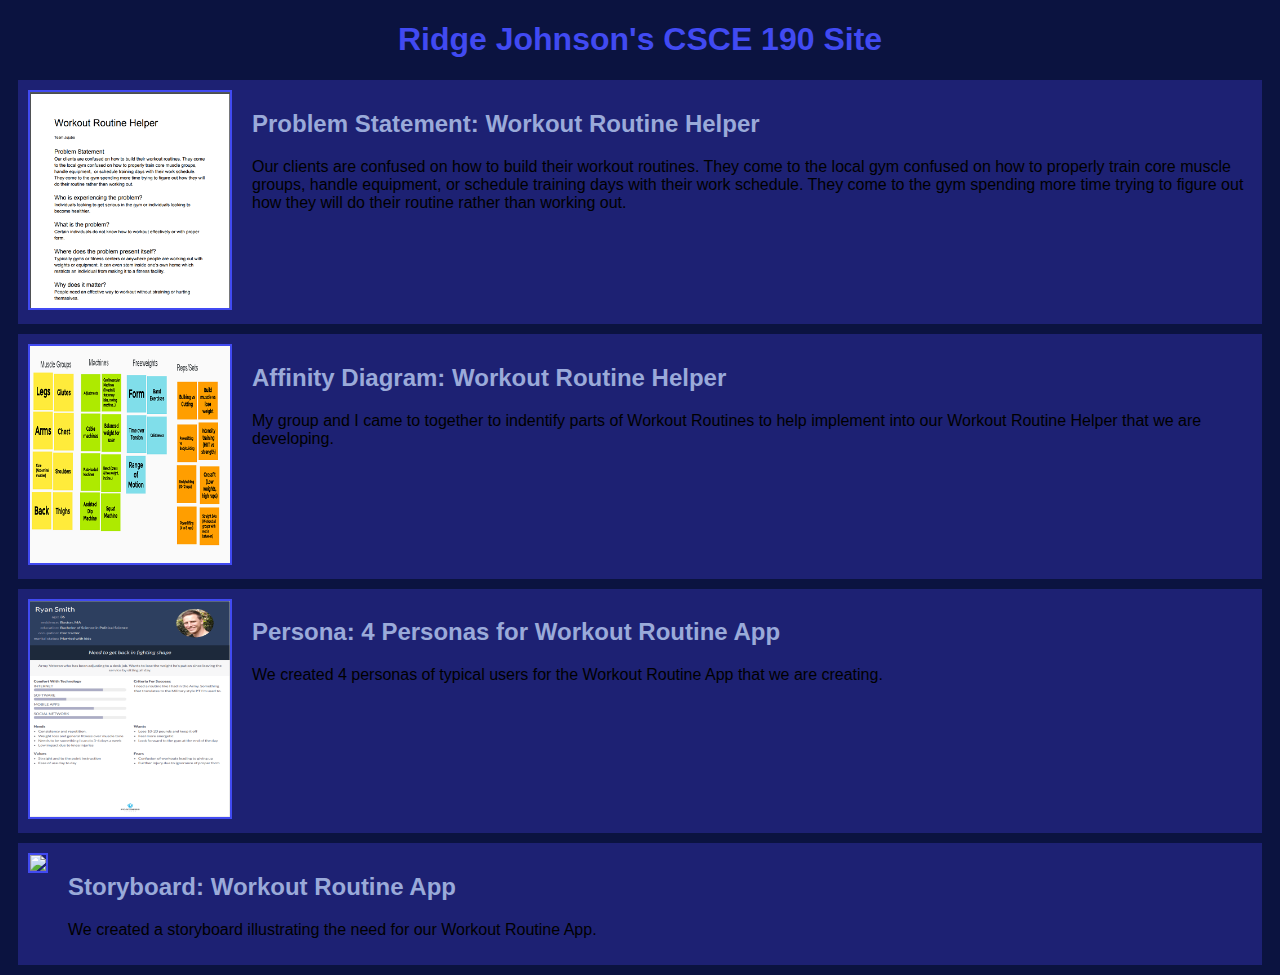
==== index.html @ c3201da7 "Add files via upload" ====
<!DOCTYPE html>
<html>
    <head>
        <title>CSCE 190: Ridge Johnson</title>
        <link rel="stylesheet" href="styles.css">
    </head>
    <body>
        <h1>Ridge Johnson's CSCE 190 Site</h1>
        
        <!-- Problem Statement Assignment-->
        <section class="assignment">
            <a href="files/problemstatement.pdf"><img src="images/problemstatement.PNG"></a>
            <section class="ass-details">
                <a href="files/problemstatement.pdf"><h2>Problem Statement: Workout Routine Helper</h2></a>
                <p>Our clients are confused on how to build their workout routines. They come
                    to the local gym confused on how to properly train core muscle groups,
                    handle equipment, or schedule training days with their work schedule.
                    They come to the gym spending more time trying to figure out how they will
                    do their routine rather than working out.
                </p>
            </section>
        </section>

        <!-- Affinity Diagram Assignment-->
        <section class="assignment">
            <a href="files/affinity-diagram.pdf"><img src="images/affinity-diagram.png"></a>
            <section class="ass-details">
                <a href="files/affinity-diagram.pdf"><h2>Affinity Diagram: Workout Routine Helper</h2></a>
                <p>
                    My group and I came to together to indentify parts of Workout Routines to help implement into our Workout Routine Helper that we are developing.
                </p>
            </section>
        </section>

        <!-- Persona Assignment-->
        <section class="assignment">
            <a href="files/TeamPersonas.pdf"><img src="images/TeamPersonas.PNG"></a>
            <section class="ass-details">
                <a href="files/TeamPersonas.pdf"><h2>Persona: 4 Personas for Workout Routine App</h2></a>
                <p>
                    We created 4 personas of typical users for the Workout Routine App that we are creating.
                </p>
            </section>
        </section>

         <!-- Storyboard Assignment-->
         <section class="assignment">
            <a href="files/Storyboard.pdf"><img src="images/Storyboard.PNG"></a>
            <section class="ass-details">
                <a href="files/Storyboard.pdf"><h2>Storyboard: Workout Routine App </h2></a>
                <p>
                    We created a storyboard illustrating the need for our Workout Routine App.
                </p>
            </section>
        </section>
    </body>
</html>
---- styles.css ----
body {
    background:#0B1340;
    font-family:Arial, Helvetica, sans-serif;
}

.assignment {
    display:flex;
    padding:10px;
    margin:10px;
    background:#1D2173;
}

.assignment img {
    width:200px;
    border: 2px solid #414AF2;
    margin-right: 20px;
}

h1 {
    color: #414AF2;
    text-align:center;
}

a {
    text-decoration:none;
    color:#9AAAD9;
}
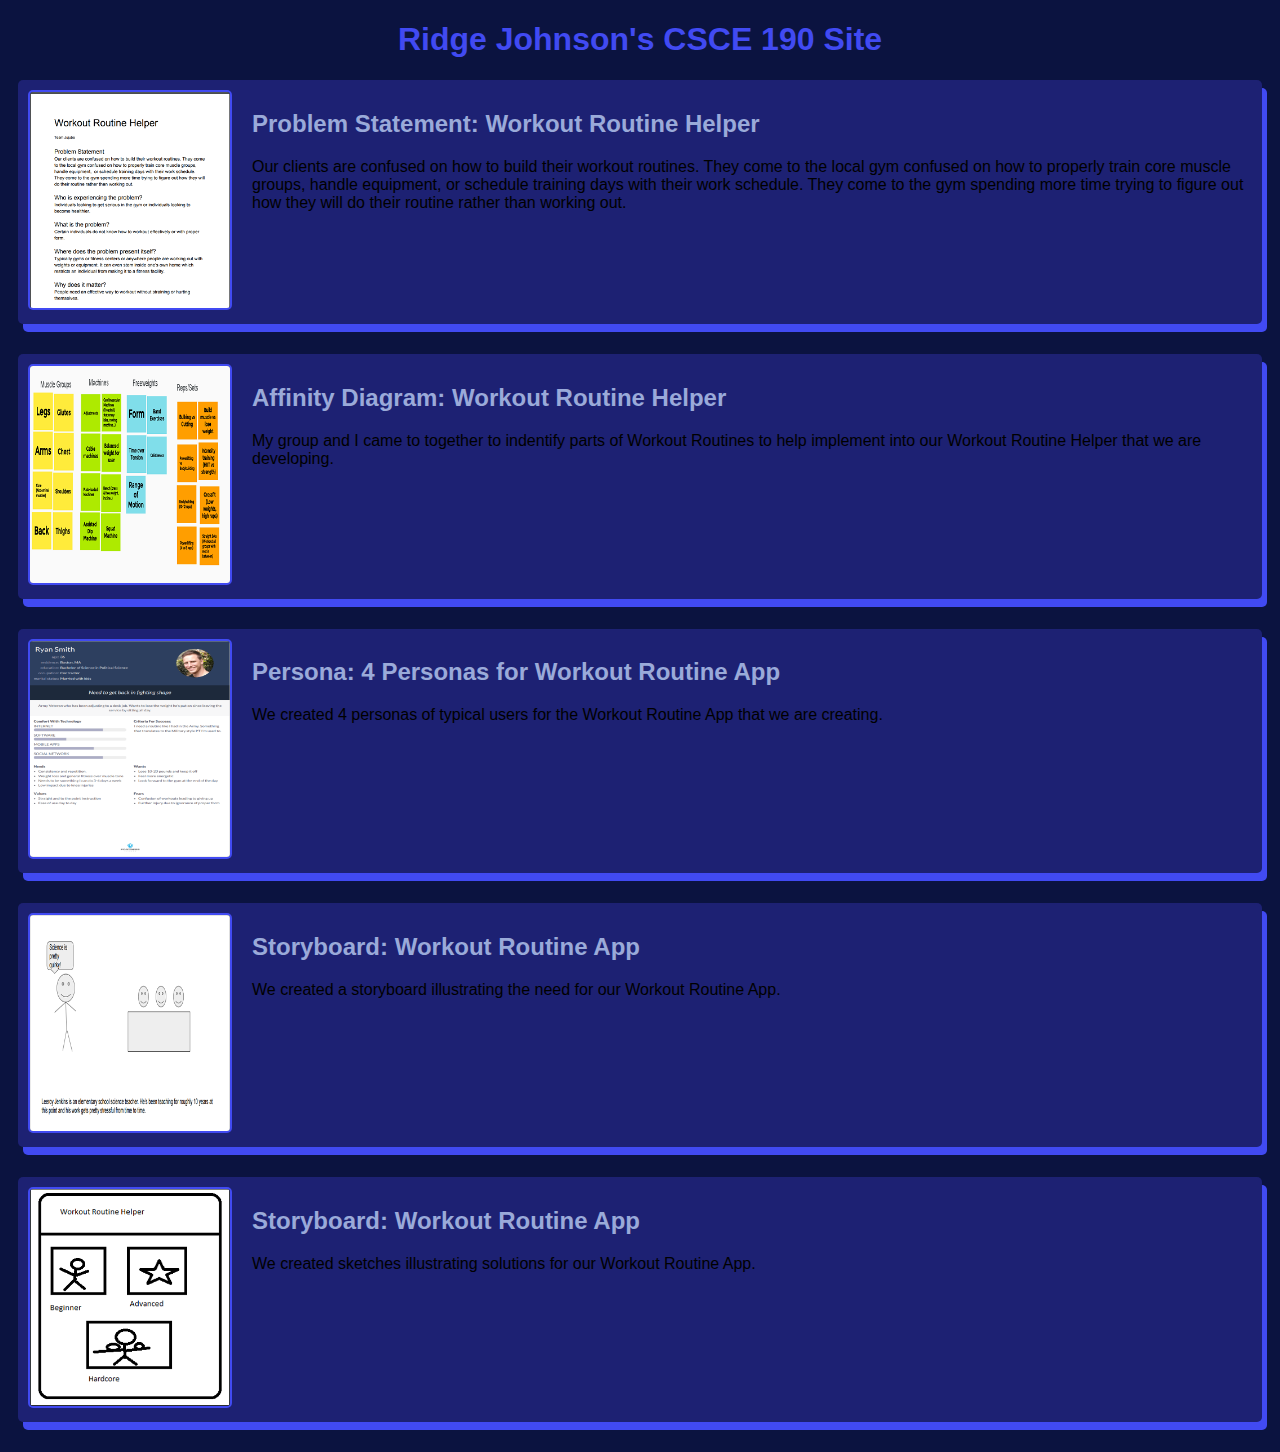
==== commit 02d91759: "Add files via upload" ====
--- a/index.html
+++ b/index.html
@@ -53,5 +53,16 @@
                 </p>
             </section>
         </section>
+
+        <!-- Sketches Assignment-->
+        <section class="assignment">
+            <a href="files/Sketches.pdf"><img src="images/Sketch.PNG"></a>
+            <section class="ass-details">
+                <a href="files/Sketches.pdf"><h2>Storyboard: Workout Routine App </h2></a>
+                <p>
+                    We created sketches illustrating solutions for our Workout Routine App.
+                </p>
+            </section>
+        </section>
     </body>
 </html>--- a/styles.css
+++ b/styles.css
@@ -7,13 +7,17 @@
     display:flex;
     padding:10px;
     margin:10px;
+    margin-bottom: 30px;
     background:#1D2173;
+    border-radius:5px;
+    box-shadow: 5px 8px #414AF2;
 }
 
 .assignment img {
     width:200px;
     border: 2px solid #414AF2;
     margin-right: 20px;
+    border-radius:5px;
 }
 
 h1 {
@@ -24,4 +28,8 @@
 a {
     text-decoration:none;
     color:#9AAAD9;
+}
+
+.assignment a:hover {
+    color: #414AF2;
 }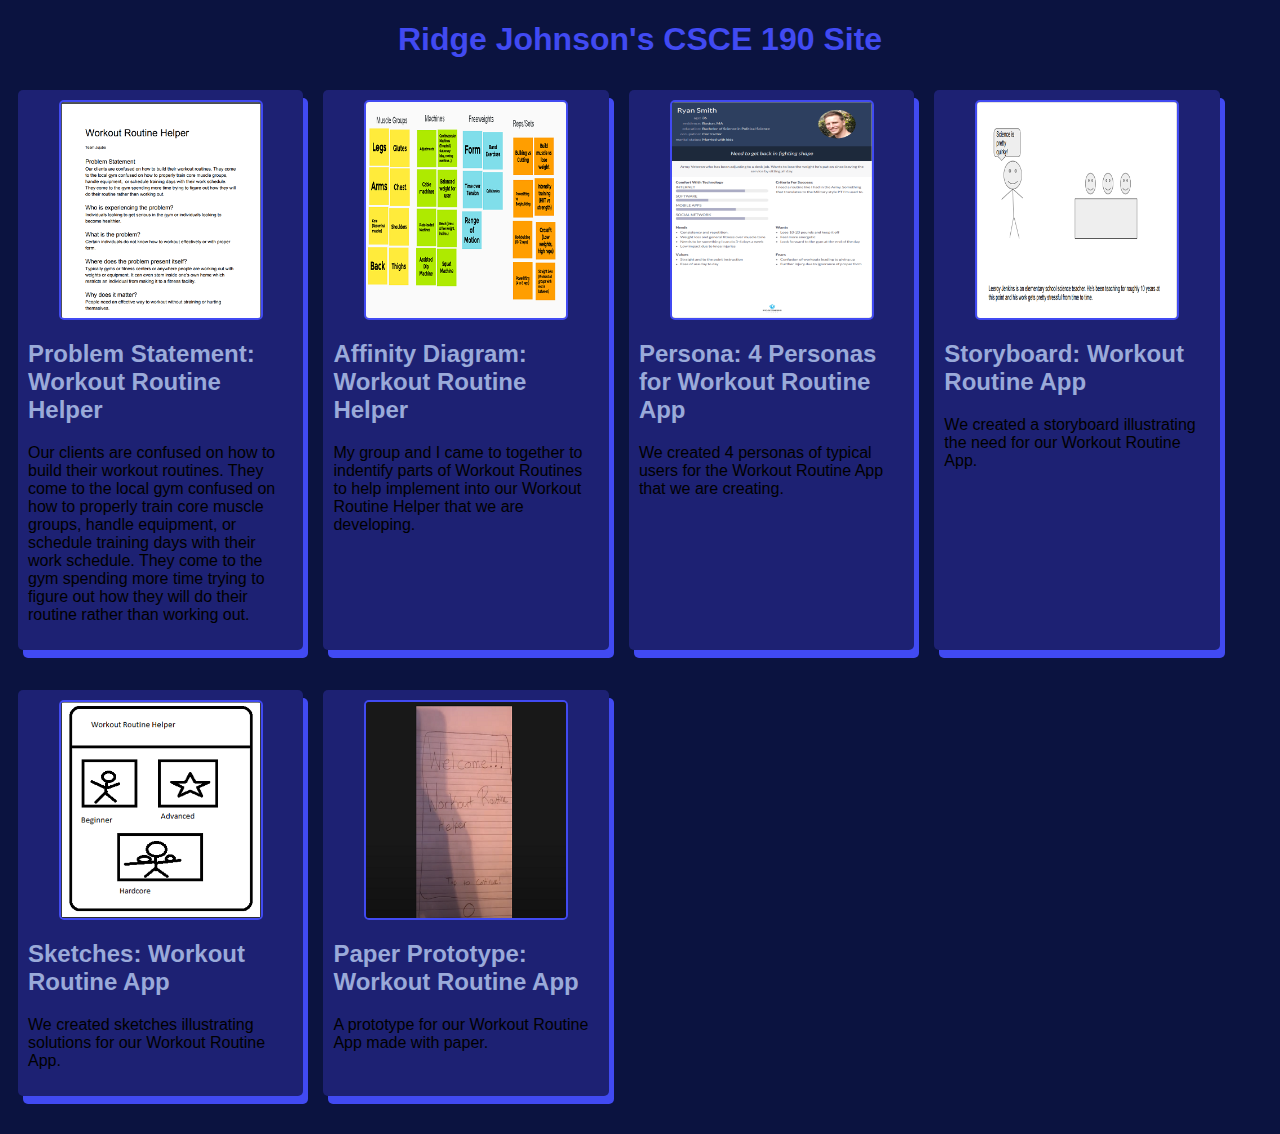
==== commit ecd19b43: "Add files via upload" ====
--- a/index.html
+++ b/index.html
@@ -7,62 +7,75 @@
     <body>
         <h1>Ridge Johnson's CSCE 190 Site</h1>
         
-        <!-- Problem Statement Assignment-->
-        <section class="assignment">
-            <a href="files/problemstatement.pdf"><img src="images/problemstatement.PNG"></a>
-            <section class="ass-details">
-                <a href="files/problemstatement.pdf"><h2>Problem Statement: Workout Routine Helper</h2></a>
-                <p>Our clients are confused on how to build their workout routines. They come
-                    to the local gym confused on how to properly train core muscle groups,
-                    handle equipment, or schedule training days with their work schedule.
-                    They come to the gym spending more time trying to figure out how they will
-                    do their routine rather than working out.
-                </p>
+        <div class="assignments">
+            <!-- Problem Statement Assignment-->
+            <section class="assignment">
+                <a href="files/problemstatement.pdf"><img src="images/problemstatement.PNG"></a>
+                <section class="ass-details">
+                    <a href="files/problemstatement.pdf"><h2>Problem Statement: Workout Routine Helper</h2></a>
+                    <p>Our clients are confused on how to build their workout routines. They come
+                        to the local gym confused on how to properly train core muscle groups,
+                        handle equipment, or schedule training days with their work schedule.
+                        They come to the gym spending more time trying to figure out how they will
+                        do their routine rather than working out.
+                    </p>
+                </section>
             </section>
-        </section>
 
-        <!-- Affinity Diagram Assignment-->
-        <section class="assignment">
-            <a href="files/affinity-diagram.pdf"><img src="images/affinity-diagram.png"></a>
-            <section class="ass-details">
-                <a href="files/affinity-diagram.pdf"><h2>Affinity Diagram: Workout Routine Helper</h2></a>
-                <p>
-                    My group and I came to together to indentify parts of Workout Routines to help implement into our Workout Routine Helper that we are developing.
-                </p>
+            <!-- Affinity Diagram Assignment-->
+            <section class="assignment">
+                <a href="files/affinity-diagram.pdf"><img src="images/affinity-diagram.png"></a>
+                <section class="ass-details">
+                    <a href="files/affinity-diagram.pdf"><h2>Affinity Diagram: Workout Routine Helper</h2></a>
+                    <p>
+                        My group and I came to together to indentify parts of Workout Routines to help implement into our Workout Routine Helper that we are developing.
+                    </p>
+                </section>
             </section>
-        </section>
 
-        <!-- Persona Assignment-->
-        <section class="assignment">
-            <a href="files/TeamPersonas.pdf"><img src="images/TeamPersonas.PNG"></a>
-            <section class="ass-details">
-                <a href="files/TeamPersonas.pdf"><h2>Persona: 4 Personas for Workout Routine App</h2></a>
-                <p>
-                    We created 4 personas of typical users for the Workout Routine App that we are creating.
-                </p>
+            <!-- Persona Assignment-->
+            <section class="assignment">
+                <a href="files/TeamPersonas.pdf"><img src="images/TeamPersonas.PNG"></a>
+                <section class="ass-details">
+                    <a href="files/TeamPersonas.pdf"><h2>Persona: 4 Personas for Workout Routine App</h2></a>
+                    <p>
+                        We created 4 personas of typical users for the Workout Routine App that we are creating.
+                    </p>
+                </section>
             </section>
-        </section>
 
-         <!-- Storyboard Assignment-->
-         <section class="assignment">
-            <a href="files/Storyboard.pdf"><img src="images/Storyboard.PNG"></a>
-            <section class="ass-details">
-                <a href="files/Storyboard.pdf"><h2>Storyboard: Workout Routine App </h2></a>
-                <p>
-                    We created a storyboard illustrating the need for our Workout Routine App.
-                </p>
+            <!-- Storyboard Assignment-->
+            <section class="assignment">
+                <a href="files/Storyboard.pdf"><img src="images/Storyboard.PNG"></a>
+                <section class="ass-details">
+                    <a href="files/Storyboard.pdf"><h2>Storyboard: Workout Routine App </h2></a>
+                    <p>
+                        We created a storyboard illustrating the need for our Workout Routine App.
+                    </p>
+                </section>
             </section>
-        </section>
 
-        <!-- Sketches Assignment-->
-        <section class="assignment">
-            <a href="files/Sketches.pdf"><img src="images/Sketch.PNG"></a>
-            <section class="ass-details">
-                <a href="files/Sketches.pdf"><h2>Storyboard: Workout Routine App </h2></a>
-                <p>
-                    We created sketches illustrating solutions for our Workout Routine App.
-                </p>
+            <!-- Sketches Assignment-->
+            <section class="assignment">
+                <a href="files/Sketches.pdf"><img src="images/Sketch.PNG"></a>
+                <section class="ass-details">
+                    <a href="files/Sketches.pdf"><h2>Sketches: Workout Routine App </h2></a>
+                    <p>
+                        We created sketches illustrating solutions for our Workout Routine App.
+                    </p>
+                </section>
             </section>
-        </section>
+
+            <!-- Paper Prototype Assignment-->
+            <section class="assignment">
+                <a href="https://youtu.be/X-OcqE1I-Nk"><img src="images/PaperPrototype.PNG"></a>
+                <section class="ass-details">
+                    <a href="https://youtu.be/X-OcqE1I-Nk"><h2>Paper Prototype: Workout Routine App </h2></a>
+                    <p>
+                        A prototype for our Workout Routine App made with paper.
+                    </p>
+                </section>
+            </section>
+        </div>
     </body>
 </html>--- a/styles.css
+++ b/styles.css
@@ -3,8 +3,12 @@
     font-family:Arial, Helvetica, sans-serif;
 }
 
+.assignments {
+    display:flex;
+    flex-wrap:wrap;
+}
 .assignment {
-    display:flex;
+    width:21%;
     padding:10px;
     margin:10px;
     margin-bottom: 30px;
@@ -18,6 +22,8 @@
     border: 2px solid #414AF2;
     margin-right: 20px;
     border-radius:5px;
+    display:block;
+    margin:auto;
 }
 
 h1 {
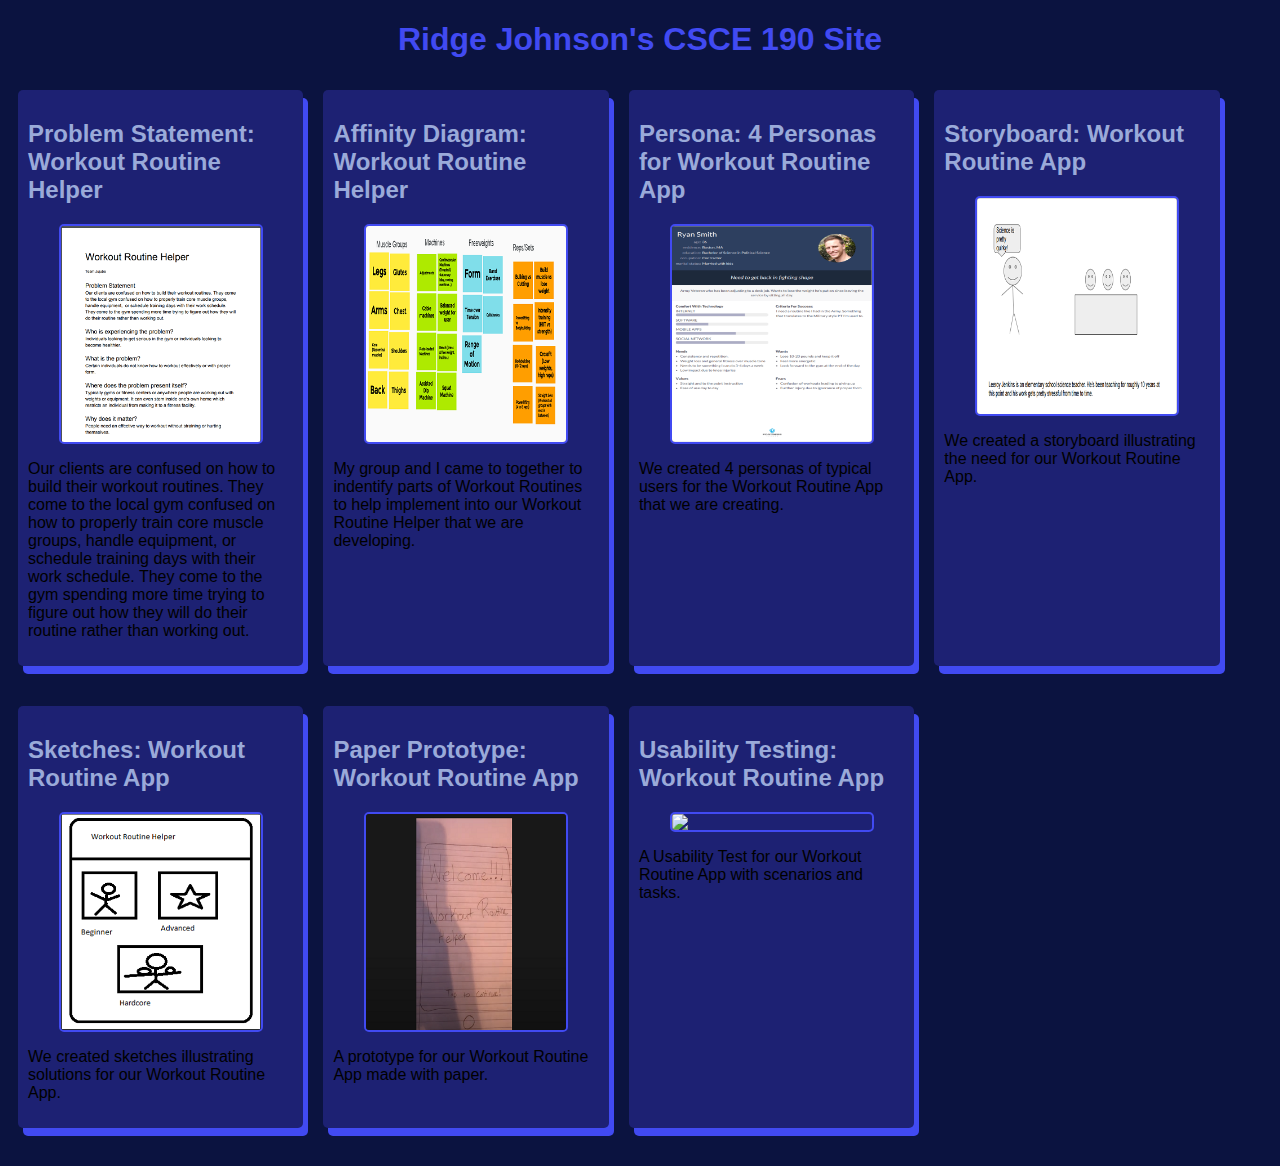
==== commit 18eb2d78: "Add files via upload" ====
--- a/index.html
+++ b/index.html
@@ -10,23 +10,21 @@
         <div class="assignments">
             <!-- Problem Statement Assignment-->
             <section class="assignment">
+                <a href="files/problemstatement.pdf"><h2>Problem Statement: Workout Routine Helper</h2></a>
                 <a href="files/problemstatement.pdf"><img src="images/problemstatement.PNG"></a>
-                <section class="ass-details">
-                    <a href="files/problemstatement.pdf"><h2>Problem Statement: Workout Routine Helper</h2></a>
-                    <p>Our clients are confused on how to build their workout routines. They come
+                <p>Our clients are confused on how to build their workout routines. They come
                         to the local gym confused on how to properly train core muscle groups,
                         handle equipment, or schedule training days with their work schedule.
                         They come to the gym spending more time trying to figure out how they will
                         do their routine rather than working out.
-                    </p>
+                </p>
                 </section>
             </section>
 
             <!-- Affinity Diagram Assignment-->
             <section class="assignment">
+                <a href="files/affinity-diagram.pdf"><h2>Affinity Diagram: Workout Routine Helper</h2></a>
                 <a href="files/affinity-diagram.pdf"><img src="images/affinity-diagram.png"></a>
-                <section class="ass-details">
-                    <a href="files/affinity-diagram.pdf"><h2>Affinity Diagram: Workout Routine Helper</h2></a>
                     <p>
                         My group and I came to together to indentify parts of Workout Routines to help implement into our Workout Routine Helper that we are developing.
                     </p>
@@ -35,9 +33,8 @@
 
             <!-- Persona Assignment-->
             <section class="assignment">
+                <a href="files/TeamPersonas.pdf"><h2>Persona: 4 Personas for Workout Routine App</h2></a>
                 <a href="files/TeamPersonas.pdf"><img src="images/TeamPersonas.PNG"></a>
-                <section class="ass-details">
-                    <a href="files/TeamPersonas.pdf"><h2>Persona: 4 Personas for Workout Routine App</h2></a>
                     <p>
                         We created 4 personas of typical users for the Workout Routine App that we are creating.
                     </p>
@@ -46,9 +43,8 @@
 
             <!-- Storyboard Assignment-->
             <section class="assignment">
+                <a href="files/Storyboard.pdf"><h2>Storyboard: Workout Routine App </h2></a>
                 <a href="files/Storyboard.pdf"><img src="images/Storyboard.PNG"></a>
-                <section class="ass-details">
-                    <a href="files/Storyboard.pdf"><h2>Storyboard: Workout Routine App </h2></a>
                     <p>
                         We created a storyboard illustrating the need for our Workout Routine App.
                     </p>
@@ -57,9 +53,8 @@
 
             <!-- Sketches Assignment-->
             <section class="assignment">
+                <a href="files/Sketches.pdf"><h2>Sketches: Workout Routine App </h2></a>
                 <a href="files/Sketches.pdf"><img src="images/Sketch.PNG"></a>
-                <section class="ass-details">
-                    <a href="files/Sketches.pdf"><h2>Sketches: Workout Routine App </h2></a>
                     <p>
                         We created sketches illustrating solutions for our Workout Routine App.
                     </p>
@@ -68,11 +63,20 @@
 
             <!-- Paper Prototype Assignment-->
             <section class="assignment">
+                <a href="https://youtu.be/X-OcqE1I-Nk"><h2>Paper Prototype: Workout Routine App </h2></a>
                 <a href="https://youtu.be/X-OcqE1I-Nk"><img src="images/PaperPrototype.PNG"></a>
-                <section class="ass-details">
-                    <a href="https://youtu.be/X-OcqE1I-Nk"><h2>Paper Prototype: Workout Routine App </h2></a>
                     <p>
                         A prototype for our Workout Routine App made with paper.
+                    </p>
+                </section>
+            </section>
+
+            <!-- Usability Testing Assignment-->
+            <section class="assignment">
+                <a href="files/UsabilityTest.pdf"><h2>Usability Testing: Workout Routine App </h2></a>
+                <a href="files/UsabilityTest.pdf"><img src="images/UsabilityTest.PNG"></a>
+                    <p>
+                        A Usability Test for our Workout Routine App with scenarios and tasks.
                     </p>
                 </section>
             </section>
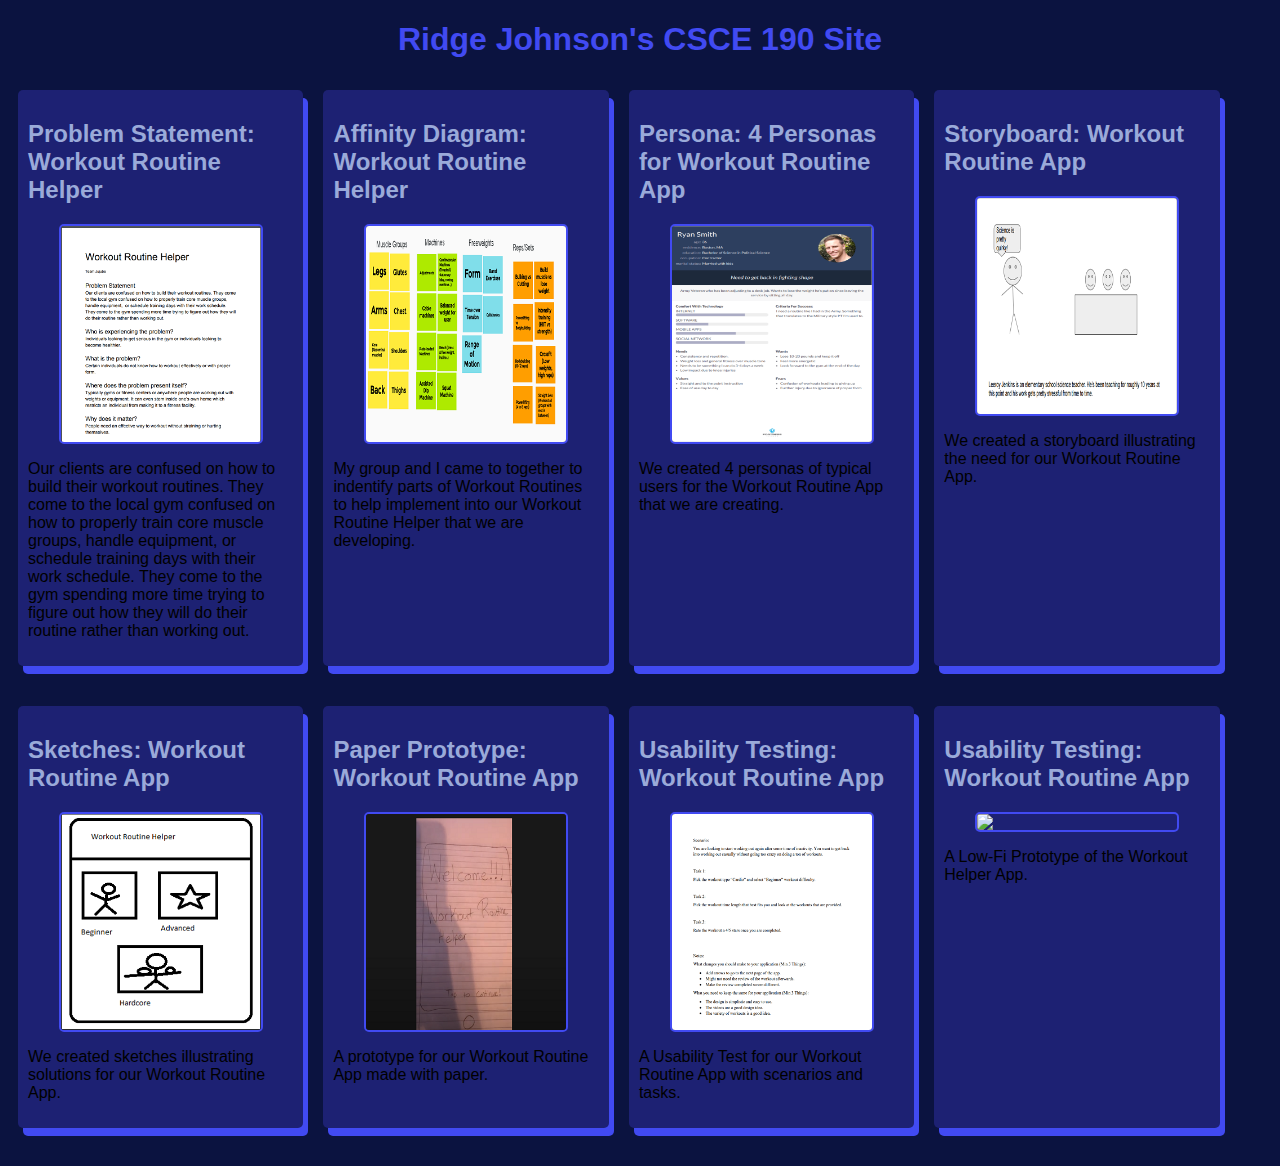
==== commit 8f0b9d5c: "Add files via upload" ====
--- a/index.html
+++ b/index.html
@@ -80,6 +80,15 @@
                     </p>
                 </section>
             </section>
+
+             <!-- Low-fi Prototype Assignment-->
+             <section class="assignment">
+                <a href="files/low-fi-prototype/index.html"><h2>Usability Testing: Workout Routine App </h2></a>
+                <a href="files/low-fi-prototype/index.html"><img src="images/low-fi prototype.PNG"></a>
+                    <p>
+                        A Low-Fi Prototype of the Workout Helper App.
+                    </p>
+                </section>
         </div>
     </body>
 </html>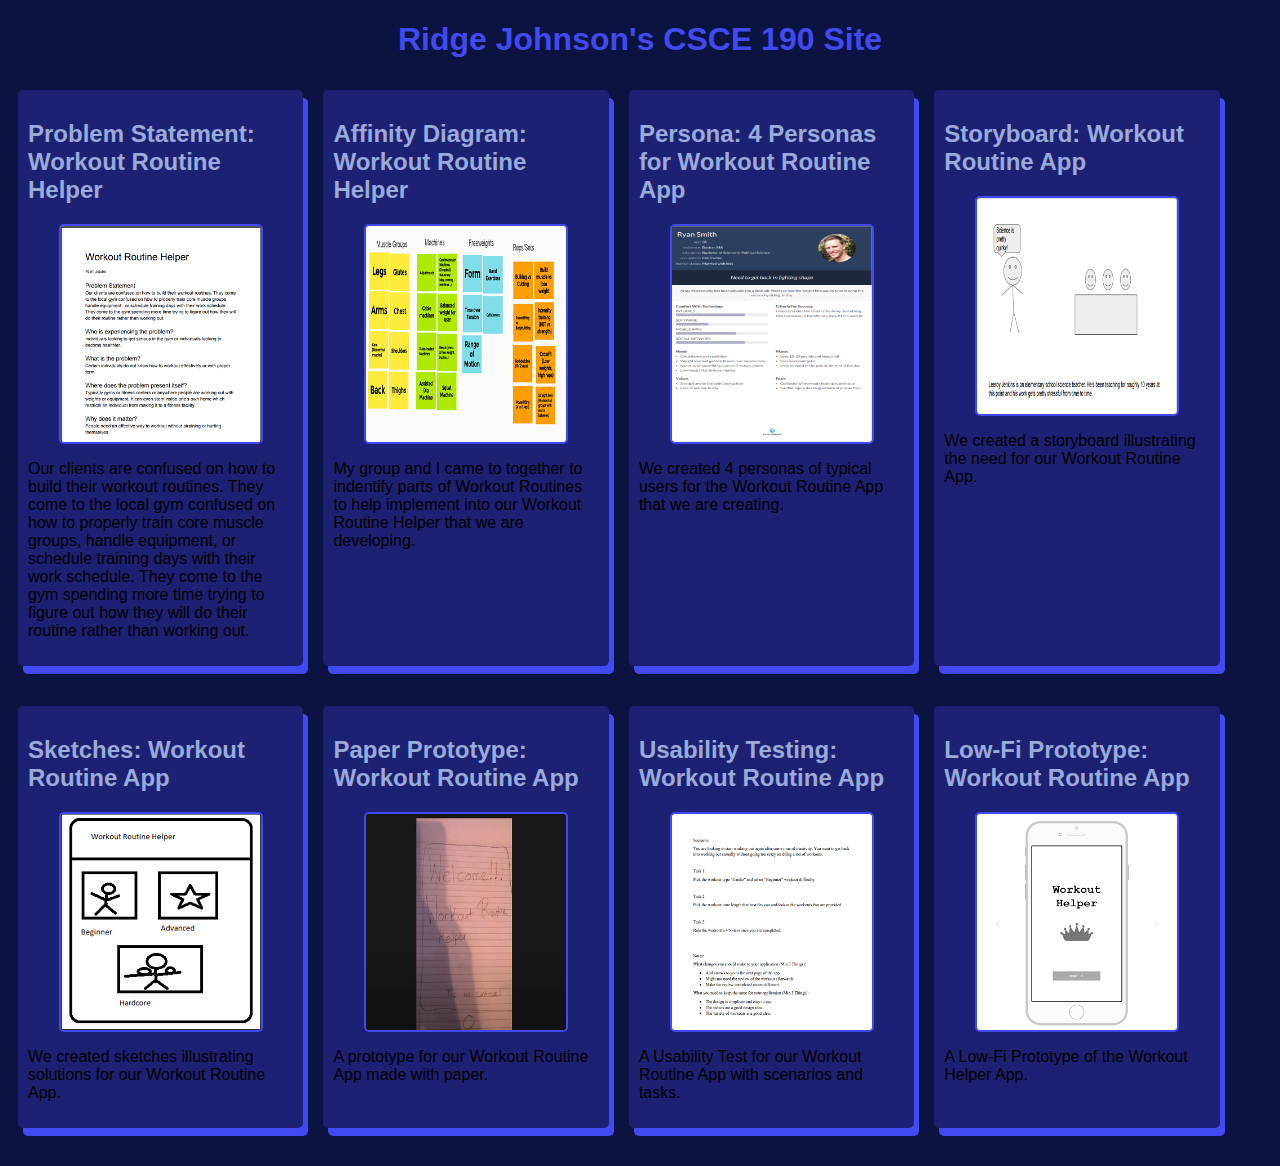
==== commit c574a824: "Add files via upload" ====
--- a/index.html
+++ b/index.html
@@ -83,7 +83,7 @@
 
              <!-- Low-fi Prototype Assignment-->
              <section class="assignment">
-                <a href="files/low-fi-prototype/index.html"><h2>Usability Testing: Workout Routine App </h2></a>
+                <a href="files/low-fi-prototype/index.html"><h2>Low-Fi Prototype: Workout Routine App </h2></a>
                 <a href="files/low-fi-prototype/index.html"><img src="images/low-fi prototype.PNG"></a>
                     <p>
                         A Low-Fi Prototype of the Workout Helper App.
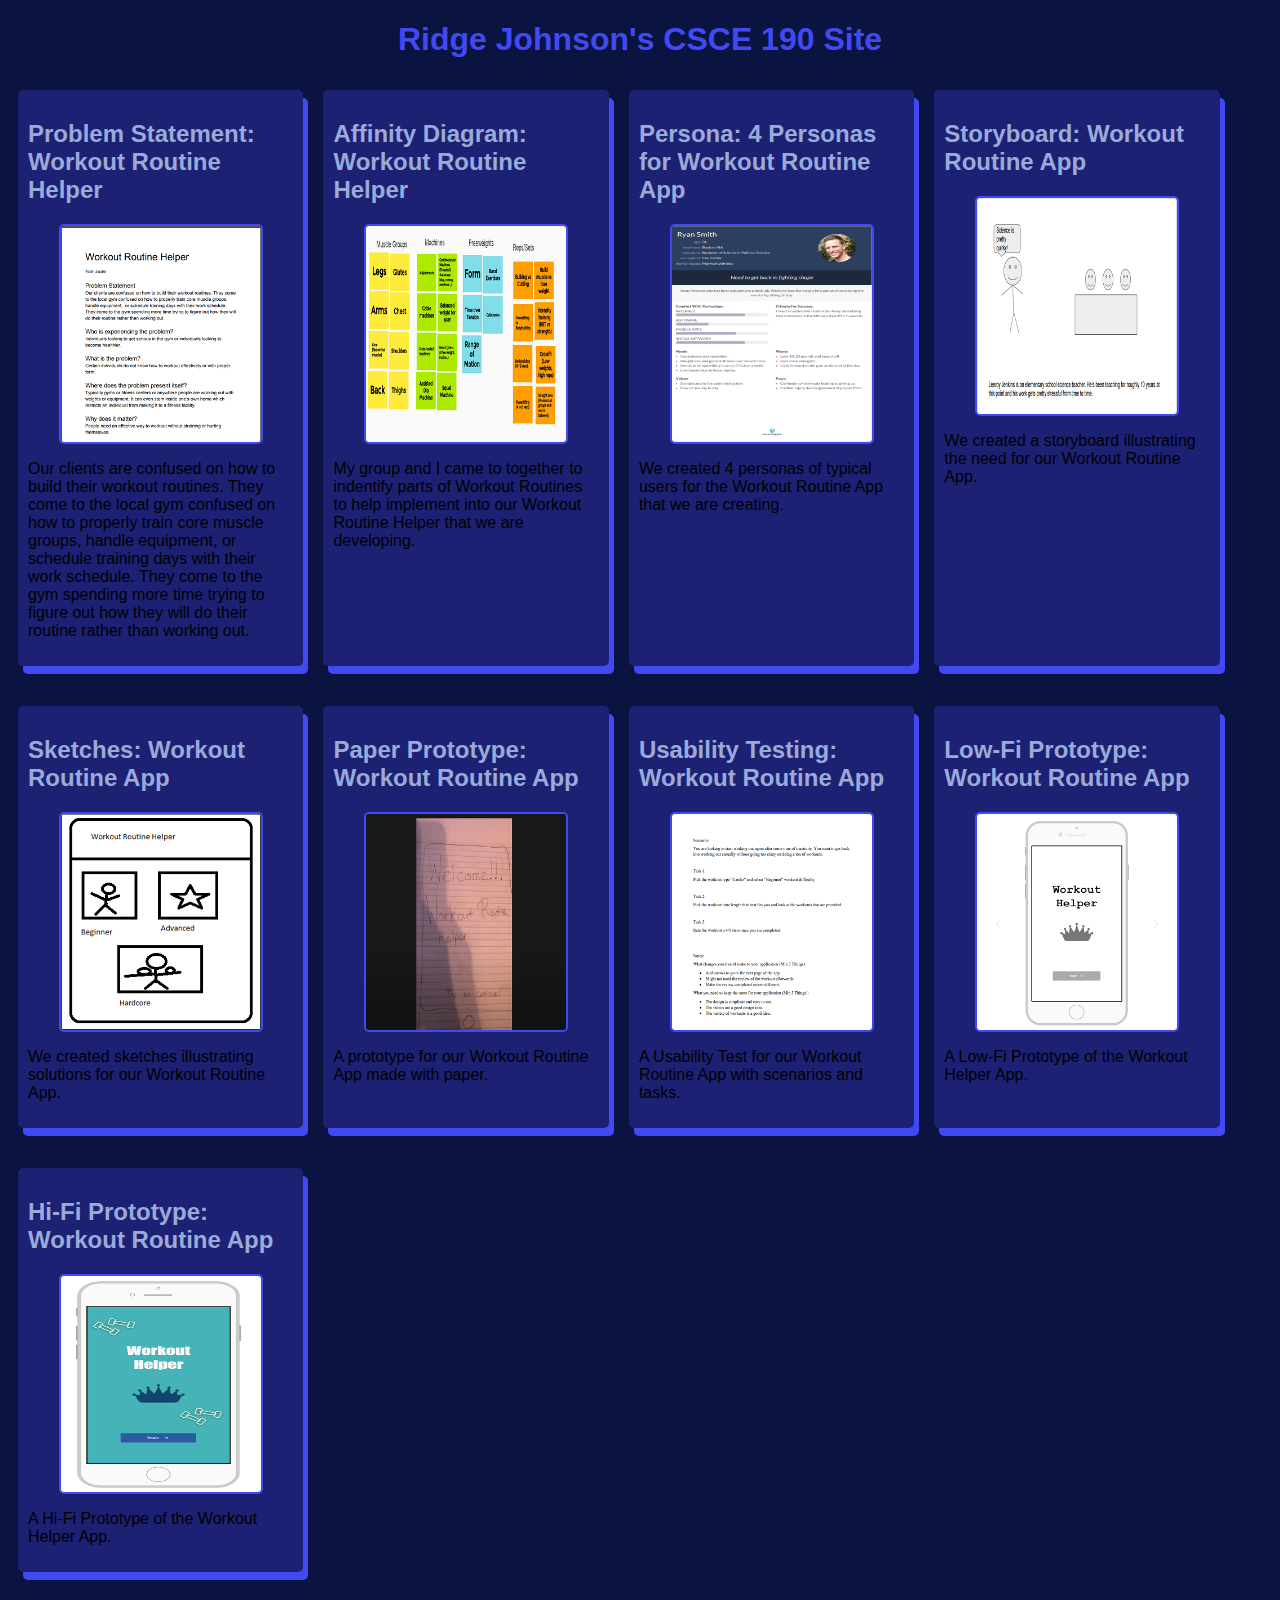
==== commit b634a8a7: "Add files via upload" ====
--- a/index.html
+++ b/index.html
@@ -89,6 +89,15 @@
                         A Low-Fi Prototype of the Workout Helper App.
                     </p>
                 </section>
+
+            <!-- Hi-fi Prototype Assignment-->
+            <section class="assignment">
+                <a href="files/Hi-Fi/index.html"><h2>Hi-Fi Prototype: Workout Routine App </h2></a>
+                <a href="files/Hi-Fi/index.html"><img src="images/Hi-Fi.PNG"></a>
+                    <p>
+                        A Hi-Fi Prototype of the Workout Helper App.
+                    </p>
+                </section>
         </div>
     </body>
 </html>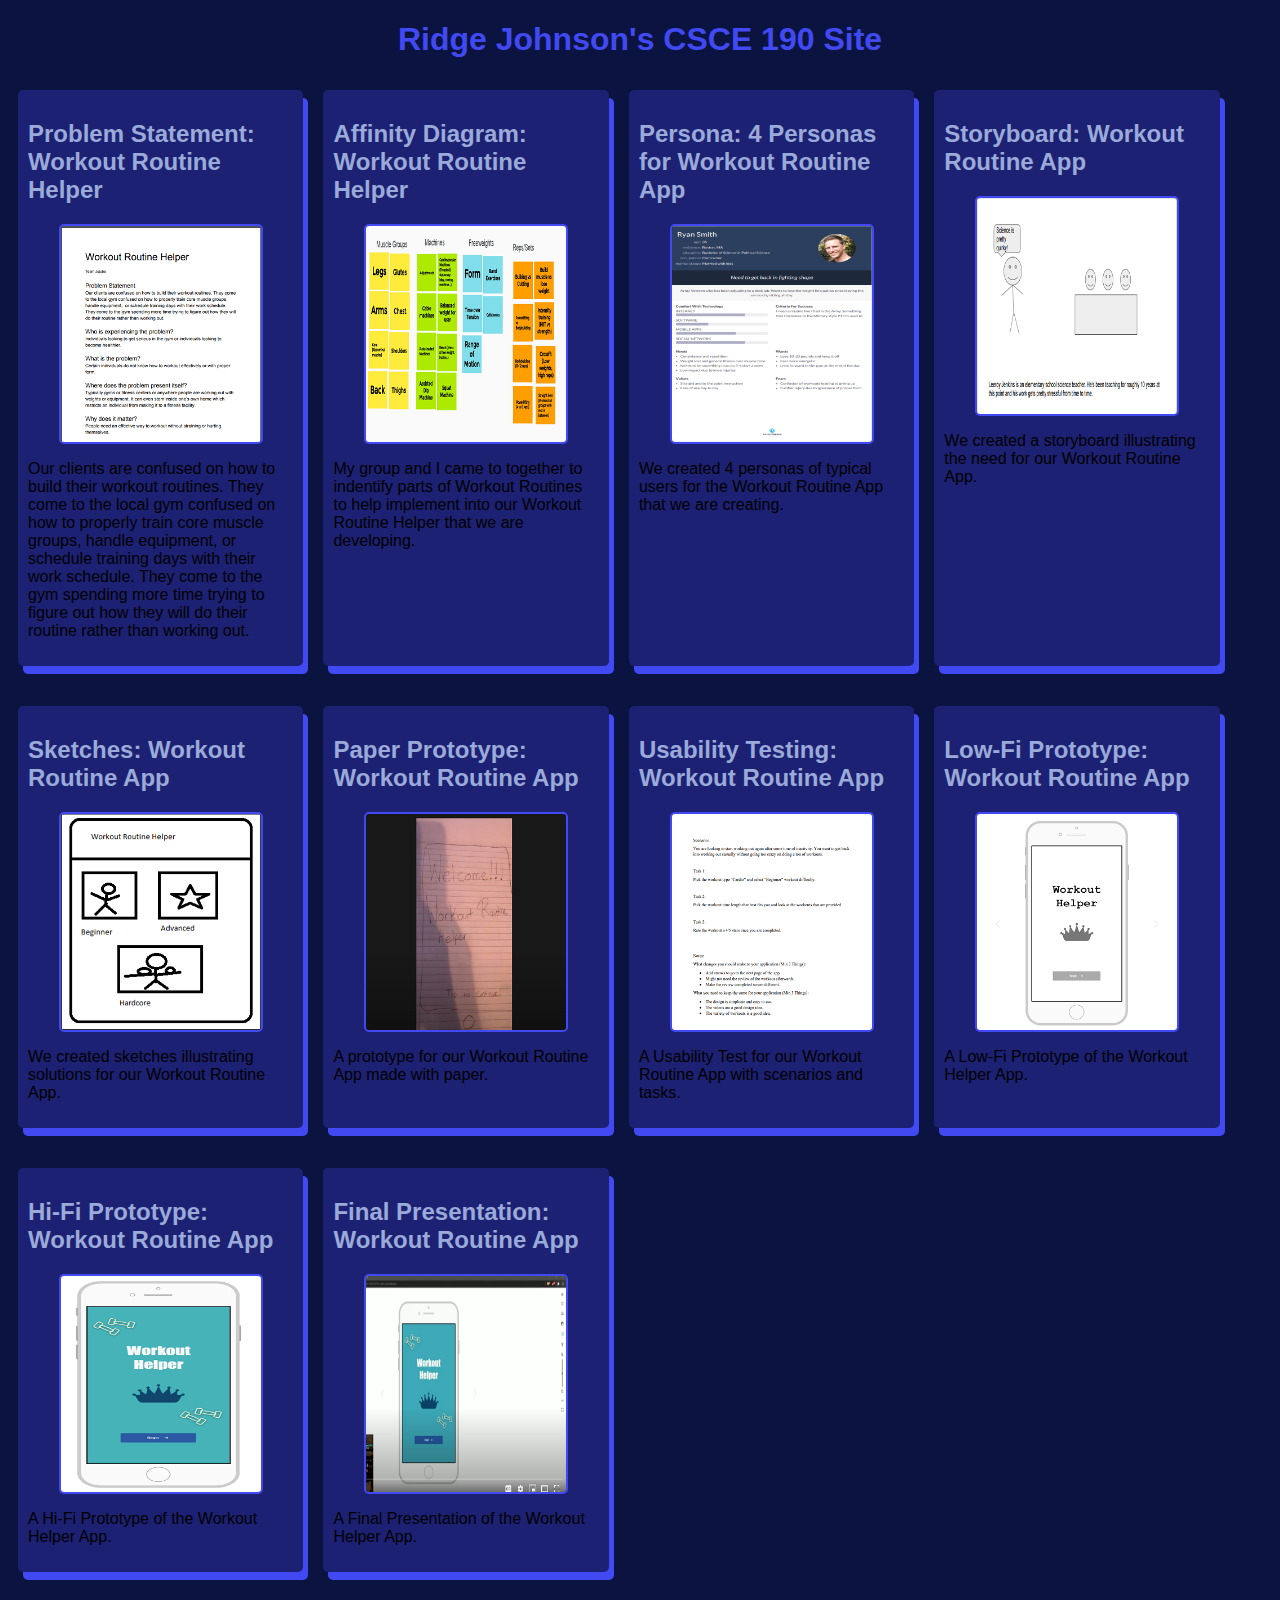
==== commit a5dc2446: "Add files via upload" ====
--- a/index.html
+++ b/index.html
@@ -98,6 +98,15 @@
                         A Hi-Fi Prototype of the Workout Helper App.
                     </p>
                 </section>
+
+            <!-- Hi-fi Prototype Presentation Assignment-->
+            <section class="assignment">
+                <a href="https://www.youtube.com/watch?v=vKSsTtxDKDQ&feature=youtu.be&ab_channel=AdamHoover"><h2>Final Presentation: Workout Routine App </h2></a>
+                <a href="https://www.youtube.com/watch?v=vKSsTtxDKDQ&feature=youtu.be&ab_channel=AdamHoover"><img src="images/Prototype.PNG"></a>
+                    <p>
+                        A Final Presentation of the Workout Helper App.
+                    </p>
+                </section>    
         </div>
     </body>
 </html>